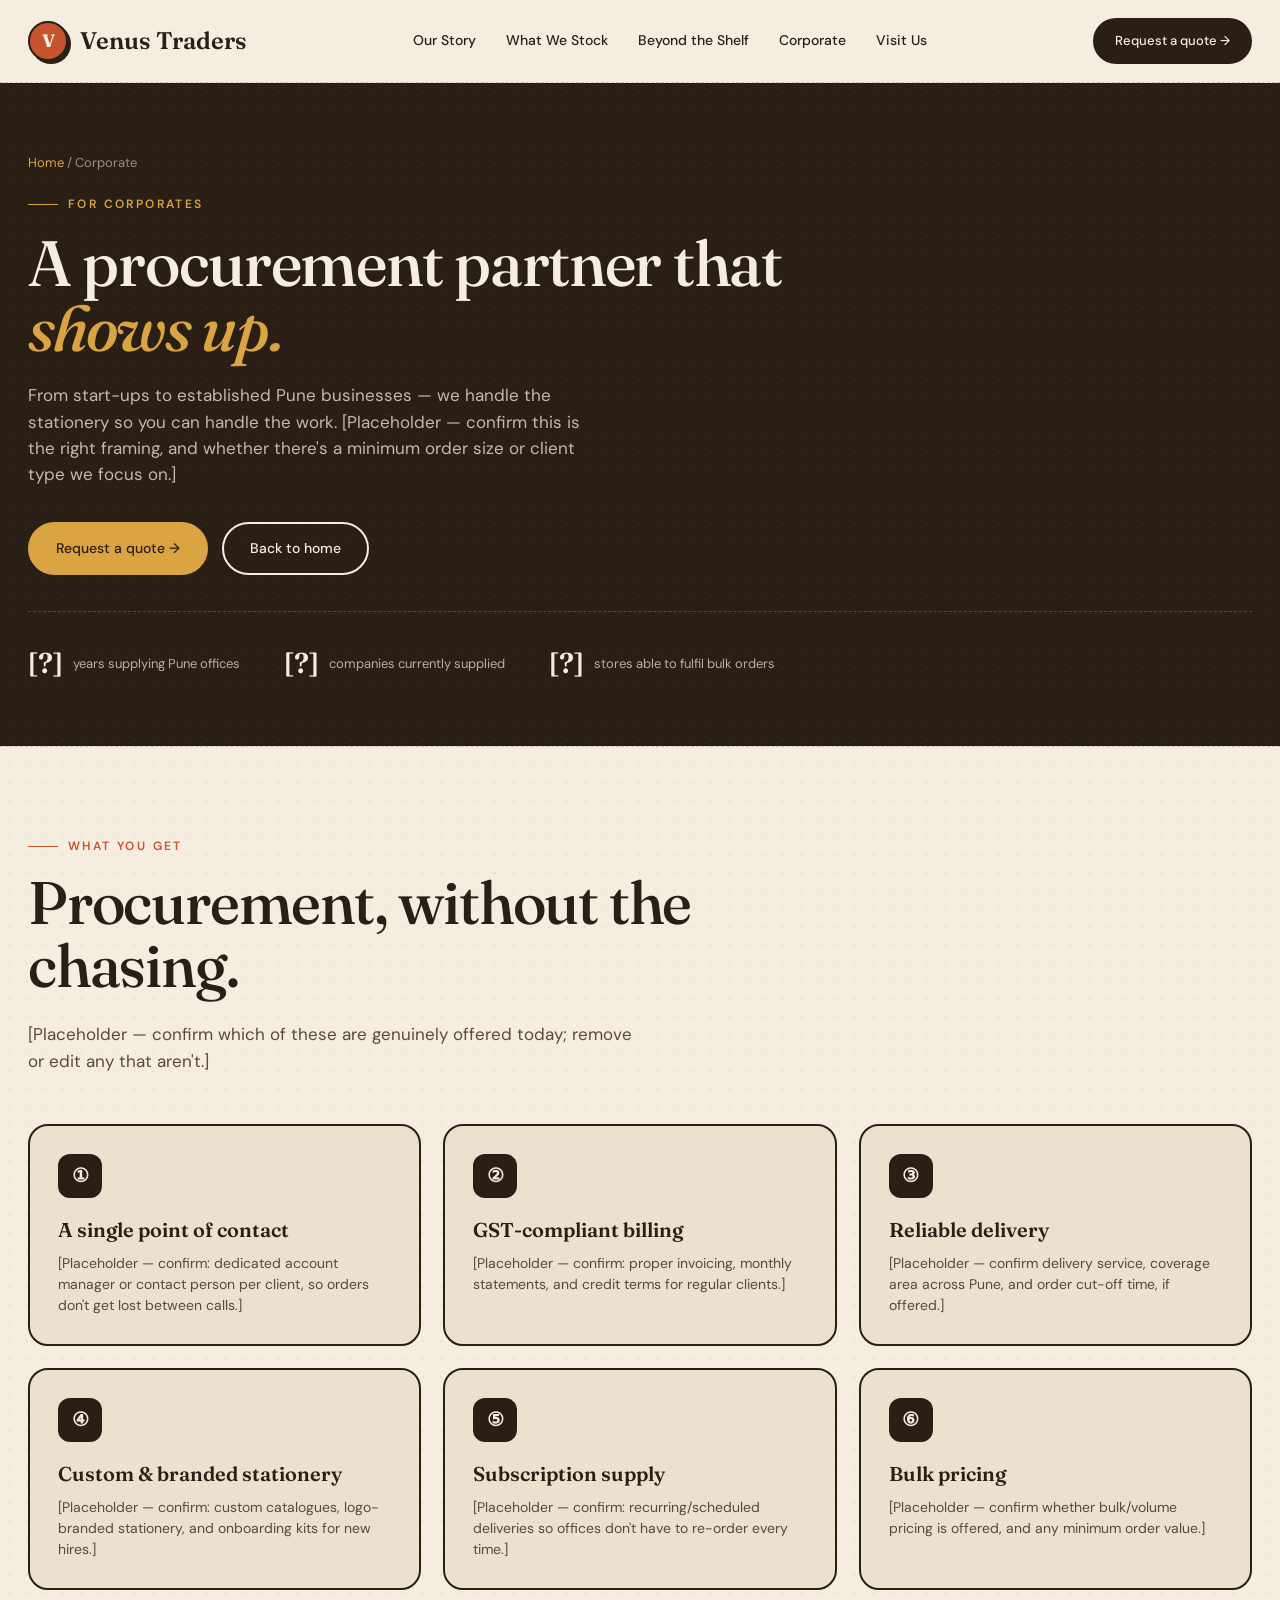
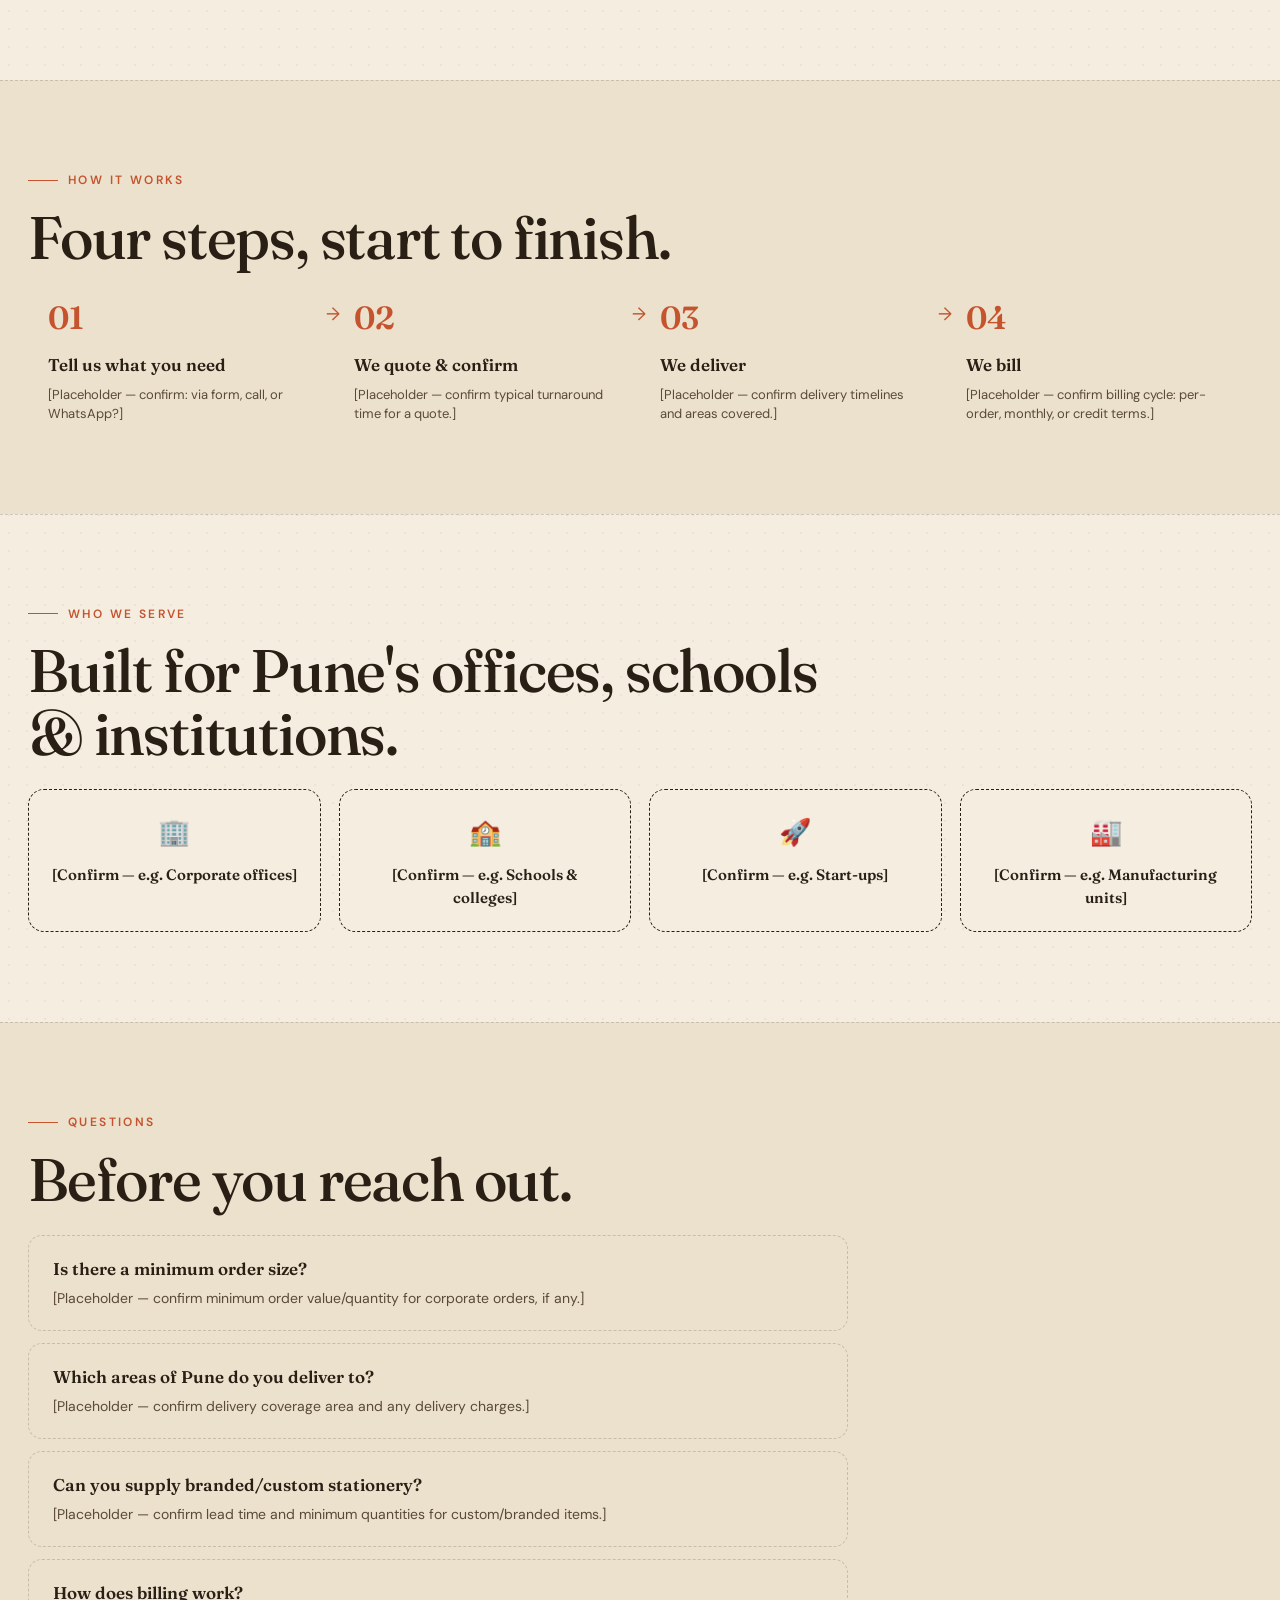
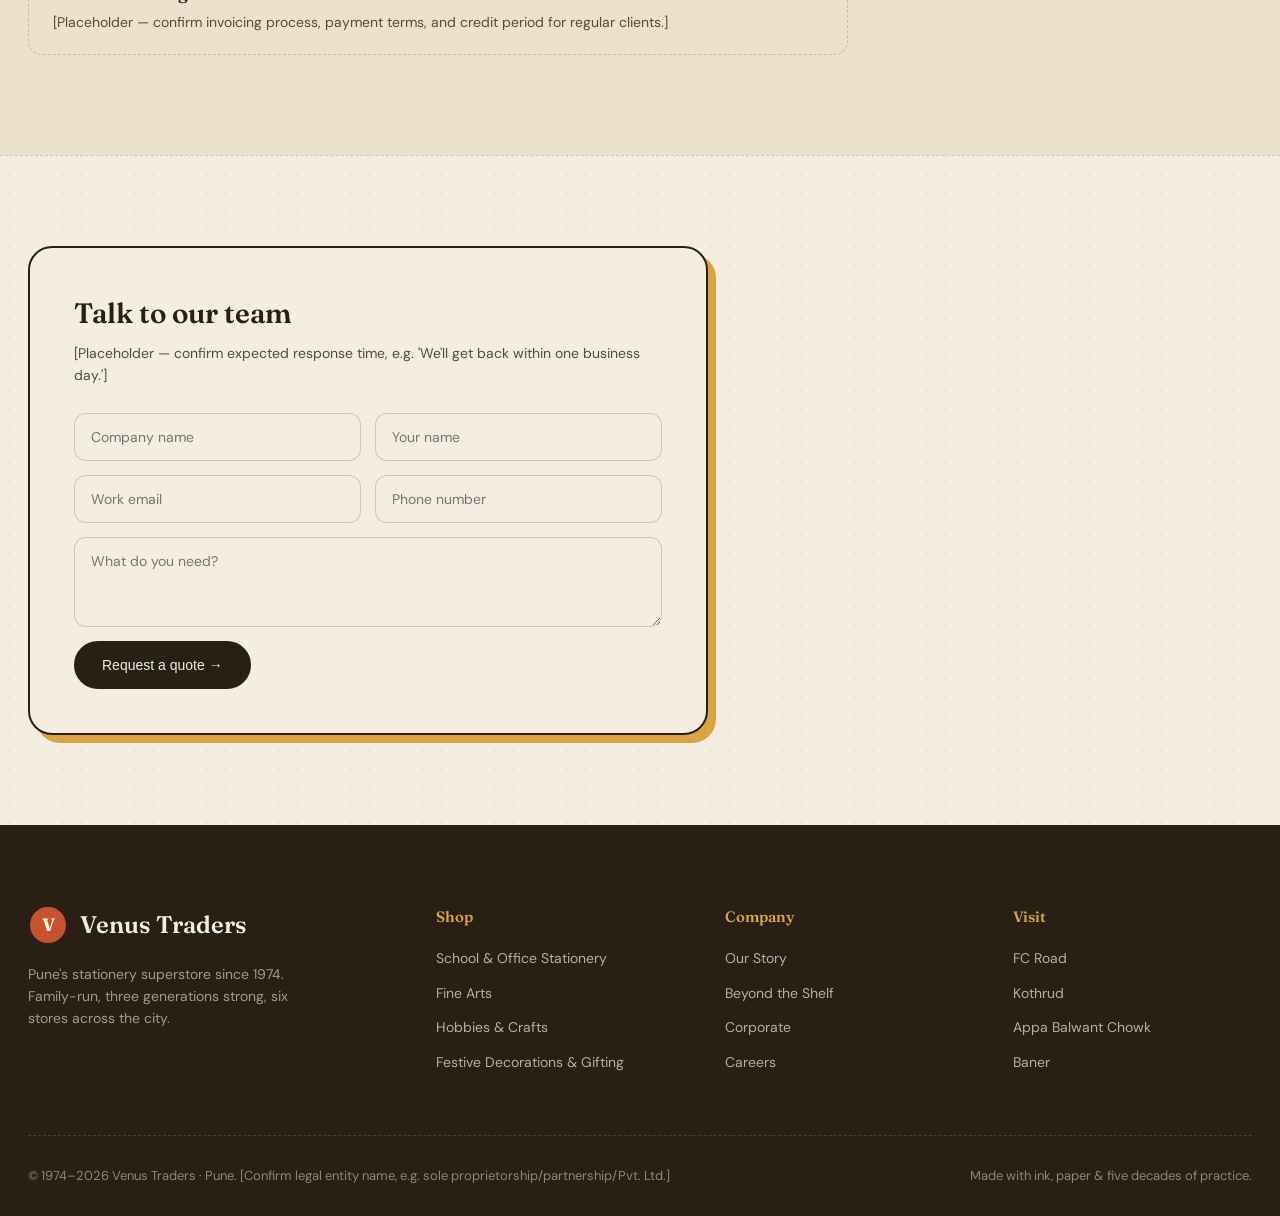
==== corporate.html @ b8ae6f40 "Add files via upload" ====
<!DOCTYPE html>
<html lang="en">
<head>
<meta charset="UTF-8" />
<meta name="viewport" content="width=device-width, initial-scale=1.0"/>
<title>Corporate Supply — Venus Traders, Pune</title>
<link rel="preconnect" href="https://fonts.googleapis.com">
<link rel="preconnect" href="https://fonts.gstatic.com" crossorigin>
<link href="https://fonts.googleapis.com/css2?family=Fraunces:opsz,wght@9..144,400;9..144,500;9..144,600;9..144,700&family=DM+Sans:wght@400;500;600&display=swap" rel="stylesheet">
<link rel="stylesheet" href="style.css">
</head>
<body>

<nav>
  <div class="nav-inner">
    <a href="index.html" class="logo"><span class="logo-mark">V</span>Venus Traders</a>
    <div class="nav-links">
      <a href="index.html#heritage">Our Story</a>
      <a href="index.html#categories">What We Stock</a>
      <a href="index.html#brands">Beyond the Shelf</a>
      <a href="corporate.html">Corporate</a>
      <a href="index.html#stores">Visit Us</a>
    </div>
    <a href="#corp-form" class="nav-cta">Request a quote →</a>
  </div>
</nav>

<header class="corp-hero">
  <div class="container">
    <div id="corp-breadcrumb" class="breadcrumb"></div>
    <div id="corp-hero-label" class="sec-label"></div>
    <h1 id="corp-hero-heading"></h1>
    <p id="corp-hero-lede"></p>
    <div class="hero-actions">
      <a href="#corp-form" class="btn btn-primary">Request a quote →</a>
      <a href="index.html" class="btn btn-secondary">Back to home</a>
    </div>
    <div id="corp-stats" class="corp-stats"></div>
  </div>
</header>

<section id="features">
  <div class="container">
    <div id="features-label" class="sec-label"></div>
    <h2 id="features-title" class="sec-title"></h2>
    <p id="features-lede" class="sec-lede"></p>
    <div id="feature-grid" class="feature-grid"></div>
  </div>
</section>

<section id="process" class="brands">
  <div class="container">
    <div id="process-label" class="sec-label"></div>
    <h2 id="process-title" class="sec-title"></h2>
    <div id="process-grid" class="process"></div>
  </div>
</section>

<section id="who-we-serve">
  <div class="container">
    <div id="who-label" class="sec-label"></div>
    <h2 id="who-title" class="sec-title"></h2>
    <div id="who-grid" class="who-grid"></div>
  </div>
</section>

<section id="faq" class="brands">
  <div class="container">
    <div id="faq-label" class="sec-label"></div>
    <h2 id="faq-title" class="sec-title"></h2>
    <div id="faq-list" class="faq-list"></div>
  </div>
</section>

<section id="corp-form">
  <div class="container">
    <form class="corp-full-form" onsubmit="event.preventDefault()">
      <h4 id="form-heading"></h4>
      <p id="form-sub"></p>
      <div class="form-row">
        <input id="field-company" class="input" />
        <input id="field-name" class="input" />
      </div>
      <div class="form-row">
        <input id="field-email" class="input" type="email" />
        <input id="field-phone" class="input" type="tel" />
      </div>
      <textarea id="field-need" class="input"></textarea>
      <button id="form-submit" class="btn btn-primary"></button>
    </form>
  </div>
</section>

<footer>
  <div class="container">
    <div class="foot-grid">
      <div class="foot-brand">
        <div class="logo"><span class="logo-mark">V</span>Venus Traders</div>
        <p id="footer-blurb"></p>
      </div>
      <div class="foot-col">
        <h6>Shop</h6>
        <ul id="footer-shop-links"></ul>
      </div>
      <div class="foot-col">
        <h6>Company</h6>
        <ul id="footer-company-links"></ul>
      </div>
      <div class="foot-col">
        <h6>Visit</h6>
        <ul id="footer-visit-links"></ul>
      </div>
    </div>
    <div class="foot-bottom">
      <span id="footer-copyright"></span>
      <span id="footer-tagline"></span>
    </div>
  </div>
</footer>

<script src="corporate-content.js"></script>
</body>
</html>
---- style.css ----
*{margin:0;padding:0;box-sizing:border-box}
  :root{
    --paper:#f4ede0;
    --paper-2:#ebe1cc;
    --ink:#2a1f15;
    --ink-soft:#5a4a38;
    --terracotta:#c5532e;
    --terracotta-dk:#9a3d20;
    --leaf:#3d5a3a;
    --mustard:#d9a441;
    --line:rgba(42,31,21,.18);
  }
  html{scroll-behavior:smooth}
  body{font-family:'DM Sans',sans-serif;background:var(--paper);color:var(--ink);line-height:1.55;overflow-x:hidden;
    background-image:radial-gradient(rgba(42,31,21,.05) 1px, transparent 1px);
    background-size:18px 18px;
  }
  .serif{font-family:'Fraunces',serif;font-weight:500;letter-spacing:-.015em}
  a{color:inherit;text-decoration:none}
  .container{max-width:1280px;margin:0 auto;padding:0 28px}

  /* NAV */
  nav{position:sticky;top:0;z-index:50;background:rgba(244,237,224,.92);backdrop-filter:blur(10px);border-bottom:1px dashed var(--line)}
  .nav-inner{display:flex;align-items:center;justify-content:space-between;padding:18px 28px;max-width:1280px;margin:0 auto}
  .logo{display:flex;align-items:center;gap:12px;font-family:'Fraunces',serif;font-size:24px;font-weight:600}
  .logo-mark{width:40px;height:40px;border-radius:50%;background:var(--terracotta);color:var(--paper);display:grid;place-items:center;font-weight:700;font-family:'Fraunces';font-size:18px;border:2px solid var(--ink);box-shadow:3px 3px 0 var(--ink)}
  .nav-links{display:flex;gap:30px;font-size:14px;font-weight:500}
  .nav-links a{position:relative;padding:4px 0}
  .nav-links a:hover{color:var(--terracotta)}
  .nav-cta{background:var(--ink);color:var(--paper);padding:11px 20px;border-radius:100px;font-size:13px;font-weight:500;border:2px solid var(--ink);transition:.2s}
  .nav-cta:hover{background:var(--terracotta);border-color:var(--terracotta)}

  /* HERO */
  .hero{padding:80px 0 100px;position:relative}
  .hero-tag{display:inline-flex;align-items:center;gap:10px;background:var(--paper-2);border:1px dashed var(--ink);padding:8px 16px;border-radius:100px;font-size:13px;font-weight:500;margin-bottom:32px}
  .hero-tag::before{content:"";width:8px;height:8px;background:var(--terracotta);border-radius:50%}
  .hero h1{font-family:'Fraunces',serif;font-weight:500;font-size:clamp(48px,8vw,110px);line-height:.95;letter-spacing:-.03em;margin-bottom:32px}
  .hero h1 em{font-style:italic;color:var(--terracotta);font-weight:400}
  .hero h1 .squiggle{display:inline-block;position:relative}
  .hero h1 .squiggle::after{content:"";position:absolute;left:0;right:0;bottom:-4px;height:10px;background:url("data:image/svg+xml,%3Csvg xmlns='http://www.w3.org/2000/svg' viewBox='0 0 100 10' preserveAspectRatio='none'%3E%3Cpath d='M0 5 Q 25 0 50 5 T 100 5' stroke='%23d9a441' stroke-width='2.5' fill='none'/%3E%3C/svg%3E") no-repeat;background-size:100% 100%}
  .hero-grid{display:grid;grid-template-columns:1.4fr 1fr;gap:60px;align-items:end;margin-top:40px}
  .hero-lede{font-size:18px;color:var(--ink-soft);max-width:480px;margin-bottom:32px}
  .hero-actions{display:flex;gap:14px;flex-wrap:wrap}
  .btn{padding:14px 26px;border-radius:100px;font-size:14px;font-weight:500;border:2px solid var(--ink);transition:.2s;display:inline-flex;align-items:center;gap:8px}
  .btn-primary{background:var(--ink);color:var(--paper)}
  .btn-primary:hover{background:var(--terracotta);border-color:var(--terracotta)}
  .btn-secondary{background:transparent;color:var(--ink)}
  .btn-secondary:hover{background:var(--ink);color:var(--paper)}
  .hero-card{background:var(--paper-2);border:2px solid var(--ink);border-radius:24px;padding:28px;box-shadow:6px 6px 0 var(--ink);position:relative}
  .hero-card-label{font-size:11px;text-transform:uppercase;letter-spacing:.15em;color:var(--terracotta);font-weight:600;margin-bottom:14px}
  .hero-card-quote{font-family:'Fraunces',serif;font-size:22px;line-height:1.3;font-style:italic;margin-bottom:18px}
  .hero-card-sig{font-size:13px;color:var(--ink-soft)}
  .hero-stamps{display:flex;gap:18px;margin-top:60px;padding-top:40px;border-top:1px dashed var(--line);flex-wrap:wrap}
  .stamp{display:flex;align-items:center;gap:10px;font-size:13px;color:var(--ink-soft)}
  .stamp strong{font-family:'Fraunces';font-size:28px;color:var(--ink);font-weight:600}

  /* SECTION GENERIC */
  section{padding:90px 0;border-top:1px dashed var(--line)}
  .sec-label{font-size:12px;text-transform:uppercase;letter-spacing:.2em;color:var(--terracotta);font-weight:600;margin-bottom:16px;display:flex;align-items:center;gap:10px}
  .sec-label::before{content:"";width:30px;height:1px;background:var(--terracotta)}
  .sec-title{font-family:'Fraunces',serif;font-weight:500;font-size:clamp(36px,5vw,60px);line-height:1.05;letter-spacing:-.02em;margin-bottom:24px;max-width:800px}
  .sec-title em{font-style:italic;color:var(--terracotta)}
  .sec-lede{font-size:17px;color:var(--ink-soft);max-width:620px;margin-bottom:50px}

  /* HERITAGE */
  .heritage{background:var(--ink);color:var(--paper);background-image:radial-gradient(rgba(244,237,224,.04) 1px, transparent 1px);background-size:18px 18px}
  .heritage .sec-label{color:var(--mustard)}
  .heritage .sec-label::before{background:var(--mustard)}
  .heritage .sec-title em{color:var(--mustard)}
  .heritage .sec-lede{color:rgba(244,237,224,.7)}
  .timeline{display:grid;grid-template-columns:repeat(4,1fr);gap:24px;margin-top:30px}
  .tl-card{background:rgba(244,237,224,.05);border:1px dashed rgba(244,237,224,.25);border-radius:18px;padding:26px;transition:.3s}
  .tl-card:hover{background:rgba(244,237,224,.08);border-style:solid;border-color:var(--mustard)}
  .tl-year{font-family:'Fraunces';font-size:42px;font-weight:600;color:var(--mustard);line-height:1;margin-bottom:14px}
  .tl-head{font-family:'Fraunces';font-size:19px;margin-bottom:8px}
  .tl-text{font-size:14px;color:rgba(244,237,224,.65);line-height:1.5}

  /* CATEGORIES */
  .cat-head{display:flex;justify-content:space-between;align-items:end;margin-bottom:50px;gap:40px;flex-wrap:wrap}
  .cat-head .sec-title{margin-bottom:0}
  .cat-grid{display:grid;grid-template-columns:repeat(3,1fr);gap:22px}
  .cat-card{background:var(--paper-2);border:2px solid var(--ink);border-radius:20px;padding:32px;transition:.25s;cursor:pointer;position:relative;overflow:hidden;min-height:230px;display:flex;flex-direction:column;justify-content:space-between}
  .cat-card:hover{transform:translate(-3px,-3px);box-shadow:6px 6px 0 var(--ink)}
  .cat-card.t1{background:#f0d9c7}
  .cat-card.t2{background:#dde5d4}
  .cat-card.t3{background:#f0e3c2}
  .cat-card.t4{background:#e8d4d0}
  .cat-card.t5{background:#d8e3e8}
  .cat-card.t6{background:#ead7e6}
  .cat-icon{width:48px;height:48px;border-radius:12px;background:var(--ink);color:var(--paper);display:grid;place-items:center;font-family:'Fraunces';font-size:22px;font-weight:600}
  .cat-name{font-family:'Fraunces';font-size:24px;font-weight:600;margin-top:18px}
  .cat-count{font-size:13px;color:var(--ink-soft);margin-top:6px}
  .cat-arrow{position:absolute;bottom:24px;right:24px;width:36px;height:36px;border-radius:50%;border:1.5px solid var(--ink);display:grid;place-items:center;font-size:14px;transition:.2s}
  .cat-card:hover .cat-arrow{background:var(--ink);color:var(--paper)}

  /* BRANDS */
  .brands{background:var(--paper-2)}
  .brand-grid{display:grid;grid-template-columns:repeat(3,1fr);gap:24px;margin-top:30px}
  .brand-card{background:var(--paper);border:2px solid var(--ink);border-radius:20px;padding:36px;box-shadow:4px 4px 0 var(--ink);transition:.25s}
  .brand-card:hover{box-shadow:8px 8px 0 var(--terracotta);transform:translate(-2px,-2px)}
  .brand-mark{display:inline-flex;align-items:center;gap:10px;padding:6px 14px;border-radius:100px;background:var(--ink);color:var(--paper);font-family:'Fraunces';font-size:14px;font-weight:600;margin-bottom:20px}
  .brand-mark .dot{width:8px;height:8px;border-radius:50%;background:var(--mustard)}
  .brand-card h3{font-family:'Fraunces';font-size:26px;font-weight:600;margin-bottom:12px}
  .brand-card p{font-size:15px;color:var(--ink-soft);margin-bottom:20px}
  .brand-link{font-size:13px;font-weight:600;color:var(--terracotta);display:inline-flex;align-items:center;gap:6px}

  /* CORPORATE */
  .corp{background:var(--leaf);color:var(--paper);background-image:radial-gradient(rgba(244,237,224,.04) 1px, transparent 1px);background-size:18px 18px}
  .corp-grid{display:grid;grid-template-columns:1fr 1fr;gap:80px;align-items:center}
  .corp .sec-label{color:var(--mustard)}
  .corp .sec-label::before{background:var(--mustard)}
  .corp .sec-title em{color:var(--mustard)}
  .corp .sec-lede{color:rgba(244,237,224,.75)}
  .corp-features{list-style:none;display:grid;gap:14px;margin-top:20px}
  .corp-features li{display:flex;gap:14px;align-items:flex-start;font-size:15px}
  .corp-features li::before{content:"✦";color:var(--mustard);font-size:16px;margin-top:2px}
  .corp-form{background:var(--paper);color:var(--ink);border-radius:24px;padding:38px;border:2px solid var(--ink);box-shadow:8px 8px 0 var(--mustard)}
  .corp-form h4{font-family:'Fraunces';font-size:26px;font-weight:600;margin-bottom:6px}
  .corp-form p{font-size:14px;color:var(--ink-soft);margin-bottom:24px}
  .input{display:block;width:100%;padding:14px 16px;border:1.5px solid var(--line);border-radius:12px;background:var(--paper);font-family:inherit;font-size:14px;margin-bottom:14px;color:var(--ink)}
  .input:focus{outline:none;border-color:var(--terracotta)}
  .corp-form .btn{width:100%;justify-content:center;margin-top:6px}
  .corp-teaser{padding:60px 0}
  .corp-teaser-inner{display:flex;justify-content:space-between;align-items:center;gap:40px;flex-wrap:wrap}
  .corp-teaser-inner .sec-title{font-size:clamp(26px,3.4vw,38px);max-width:560px}
  .corp-teaser-btn{white-space:nowrap;flex-shrink:0}
  @media (max-width:700px){.corp-teaser-inner{flex-direction:column;align-items:flex-start}}

  /* STORE */
  .store-grid{display:grid;grid-template-columns:1.2fr 1fr;gap:60px;align-items:start}
  .store-visual{background:var(--paper-2);border:2px solid var(--ink);border-radius:24px;padding:50px;text-align:center;box-shadow:6px 6px 0 var(--terracotta);min-height:360px;display:flex;flex-direction:column;justify-content:center}
  .store-visual .big{font-family:'Fraunces';font-size:80px;font-weight:600;line-height:1;color:var(--ink);letter-spacing:-.03em}
  .store-visual .big em{font-style:italic;color:var(--terracotta)}
  .store-visual .sub{margin-top:14px;font-size:15px;color:var(--ink-soft)}
  .store-list{display:grid;gap:20px}
  .store-item{background:var(--paper-2);border:1px dashed var(--ink);border-radius:16px;padding:22px}
  .store-item h5{font-family:'Fraunces';font-size:20px;font-weight:600;margin-bottom:6px}
  .store-item .meta{font-size:13px;color:var(--ink-soft);margin-bottom:10px}
  .store-item .hrs{font-size:13px;display:flex;justify-content:space-between;padding-top:10px;border-top:1px dashed var(--line)}
  .store-item .hrs strong{font-weight:600}

  /* TESTIMONIALS */
  .testi{background:var(--paper-2)}
  .testi-grid{display:grid;grid-template-columns:repeat(3,1fr);gap:24px;margin-top:30px}
  .testi-card{background:var(--paper);border:2px solid var(--ink);border-radius:20px;padding:30px}
  .stars{color:var(--mustard);margin-bottom:14px;letter-spacing:2px}
  .testi-card blockquote{font-family:'Fraunces';font-size:19px;line-height:1.4;margin-bottom:20px;font-style:italic}
  .testi-foot{display:flex;align-items:center;gap:12px;padding-top:18px;border-top:1px dashed var(--line)}
  .testi-avatar{width:42px;height:42px;border-radius:50%;background:var(--terracotta);color:var(--paper);display:grid;place-items:center;font-family:'Fraunces';font-weight:600}
  .testi-name{font-weight:600;font-size:14px}
  .testi-role{font-size:12px;color:var(--ink-soft)}

  /* CTA */
  .cta{padding:120px 0;text-align:center;background:var(--terracotta);color:var(--paper);background-image:radial-gradient(rgba(244,237,224,.08) 1px, transparent 1px);background-size:18px 18px}
  .cta h2{font-family:'Fraunces';font-size:clamp(40px,6vw,80px);font-weight:500;line-height:1;letter-spacing:-.02em;margin-bottom:24px}
  .cta h2 em{font-style:italic}
  .cta p{font-size:18px;opacity:.85;max-width:540px;margin:0 auto 36px}
  .cta .btn{background:var(--paper);color:var(--ink);border-color:var(--paper)}
  .cta .btn:hover{background:var(--ink);color:var(--paper);border-color:var(--ink)}

  /* FOOTER */
  footer{background:var(--ink);color:var(--paper);padding:80px 0 30px}
  .foot-grid{display:grid;grid-template-columns:1.5fr repeat(3,1fr);gap:50px;margin-bottom:60px}
  .foot-brand .logo{color:var(--paper);margin-bottom:18px}
  .foot-brand p{font-size:14px;color:rgba(244,237,224,.6);line-height:1.6;max-width:300px}
  .foot-col h6{font-family:'Fraunces';font-size:15px;font-weight:600;margin-bottom:18px;color:var(--mustard)}
  .foot-col ul{list-style:none;display:grid;gap:10px}
  .foot-col a{font-size:14px;color:rgba(244,237,224,.7)}
  .foot-col a:hover{color:var(--mustard)}
  .foot-bottom{padding-top:30px;border-top:1px dashed rgba(244,237,224,.15);display:flex;justify-content:space-between;font-size:13px;color:rgba(244,237,224,.5);flex-wrap:wrap;gap:14px}

  @media (max-width:900px){
    .hero-grid,.corp-grid,.store-grid{grid-template-columns:1fr}
    .timeline,.cat-grid,.brand-grid,.testi-grid{grid-template-columns:1fr 1fr}
    .foot-grid{grid-template-columns:1fr 1fr}
    .nav-links{display:none}
  }
  @media (max-width:560px){
    .timeline,.cat-grid,.brand-grid,.testi-grid,.foot-grid{grid-template-columns:1fr}
  }

/* ===== CORPORATE PAGE ===== */
.corp-hero{padding:70px 0 60px;background:var(--ink);color:var(--paper);background-image:radial-gradient(rgba(244,237,224,.04) 1px, transparent 1px);background-size:18px 18px}
.corp-hero .sec-label{color:var(--mustard)}
.corp-hero .sec-label::before{background:var(--mustard)}
.corp-hero h1{font-family:'Fraunces',serif;font-weight:500;font-size:clamp(38px,6vw,64px);line-height:1.02;letter-spacing:-.02em;margin-bottom:22px;max-width:820px}
.corp-hero h1 em{font-style:italic;color:var(--mustard)}
.corp-hero p{font-size:17px;color:rgba(244,237,224,.75);max-width:560px;margin-bottom:34px}
.breadcrumb{font-size:13px;color:rgba(244,237,224,.55);margin-bottom:22px}
.breadcrumb a{color:var(--mustard)}
.corp-hero .btn-secondary{color:var(--paper);border-color:var(--paper)}
.corp-hero .btn-secondary:hover{background:var(--paper);color:var(--ink)}
.corp-hero .btn-primary{background:var(--mustard);border-color:var(--mustard);color:var(--ink)}
.corp-hero .btn-primary:hover{background:var(--paper);border-color:var(--paper)}
.corp-hero .corp-stats .stamp{color:rgba(244,237,224,.7)}
.corp-hero .corp-stats strong{color:var(--paper)}

.corp-stats{display:flex;gap:44px;flex-wrap:wrap;margin-top:36px;padding-top:30px;border-top:1px dashed rgba(244,237,224,.2)}

.feature-grid{display:grid;grid-template-columns:repeat(3,1fr);gap:22px;margin-top:10px}
.feature-card{background:var(--paper-2);border:2px solid var(--ink);border-radius:20px;padding:28px}
.feature-card .f-icon{width:44px;height:44px;border-radius:12px;background:var(--ink);color:var(--paper);display:grid;place-items:center;font-family:'Fraunces';font-size:19px;font-weight:600;margin-bottom:16px}
.feature-card h4{font-family:'Fraunces';font-size:20px;font-weight:600;margin-bottom:8px}
.feature-card p{font-size:14px;color:var(--ink-soft);line-height:1.5}

.process{display:grid;grid-template-columns:repeat(4,1fr);gap:0;margin-top:20px;position:relative}
.process-step{padding:0 20px;position:relative}
.process-step:not(:last-child)::after{content:"→";position:absolute;top:8px;right:-6px;color:var(--terracotta);font-size:18px}
.process-num{font-family:'Fraunces';font-size:32px;font-weight:600;color:var(--terracotta);margin-bottom:10px}
.process-step h5{font-family:'Fraunces';font-size:17px;font-weight:600;margin-bottom:6px}
.process-step p{font-size:13px;color:var(--ink-soft);line-height:1.5}

.who-grid{display:grid;grid-template-columns:repeat(4,1fr);gap:18px;margin-top:10px}
.who-card{background:var(--paper);border:1.5px dashed var(--ink);border-radius:16px;padding:22px;text-align:center}
.who-card .w-icon{font-family:'Fraunces';font-size:26px;margin-bottom:10px}
.who-card h6{font-family:'Fraunces';font-size:15px;font-weight:600}

.faq-list{display:grid;gap:2px;margin-top:10px;max-width:820px}
.faq-item{background:var(--paper-2);border:1px dashed var(--line);border-radius:14px;padding:20px 24px;margin-bottom:10px}
.faq-item h6{font-family:'Fraunces';font-size:17px;font-weight:600;margin-bottom:6px}
.faq-item p{font-size:14px;color:var(--ink-soft);line-height:1.55}

.corp-full-form{background:var(--paper);border:2px solid var(--ink);border-radius:24px;padding:44px;box-shadow:8px 8px 0 var(--mustard);max-width:680px}
.corp-full-form h4{font-family:'Fraunces';font-size:28px;font-weight:600;margin-bottom:8px}
.corp-full-form p{font-size:14px;color:var(--ink-soft);margin-bottom:26px}
.form-row{display:grid;grid-template-columns:1fr 1fr;gap:14px}
textarea.input{resize:vertical;min-height:90px;font-family:inherit}

@media (max-width:900px){
  .feature-grid,.who-grid{grid-template-columns:1fr 1fr}
  .process{grid-template-columns:1fr 1fr;gap:24px}
  .process-step::after{display:none}
  .form-row{grid-template-columns:1fr}
}
@media (max-width:560px){
  .feature-grid,.who-grid,.process{grid-template-columns:1fr}
}
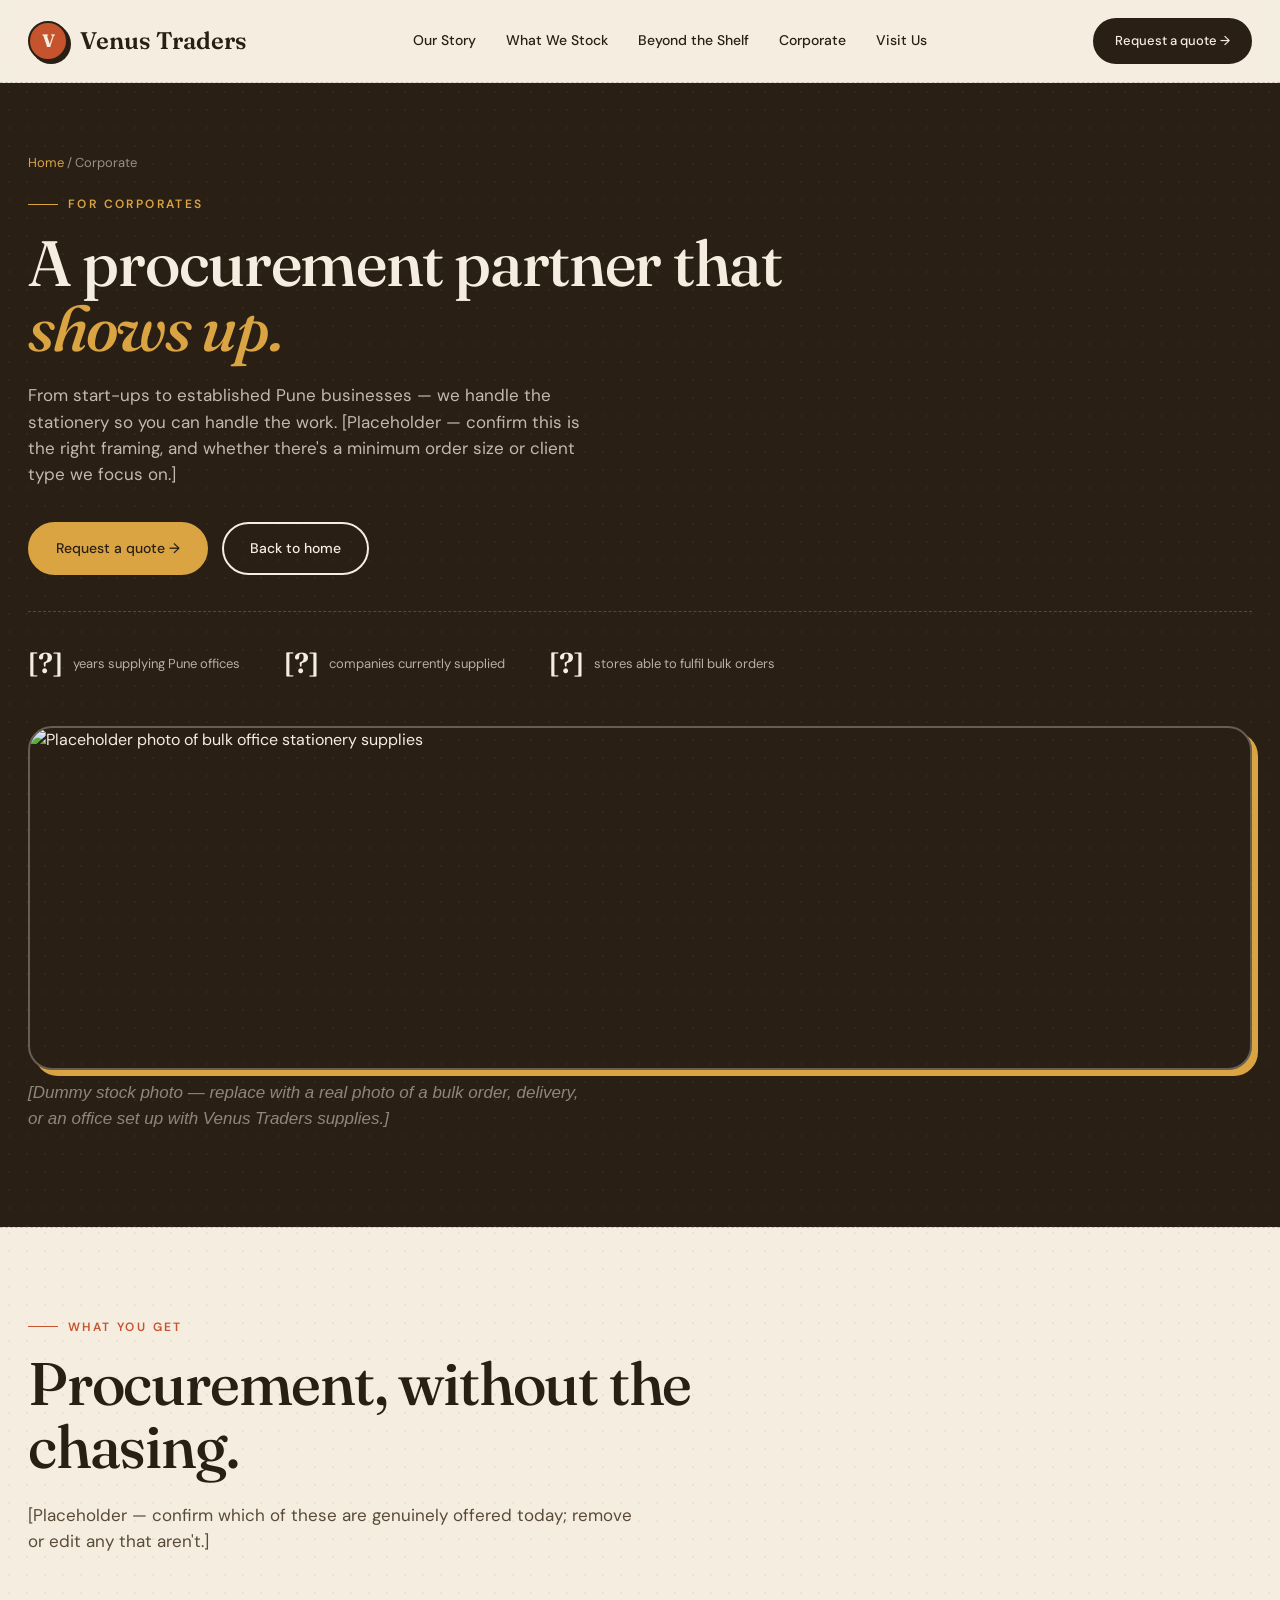
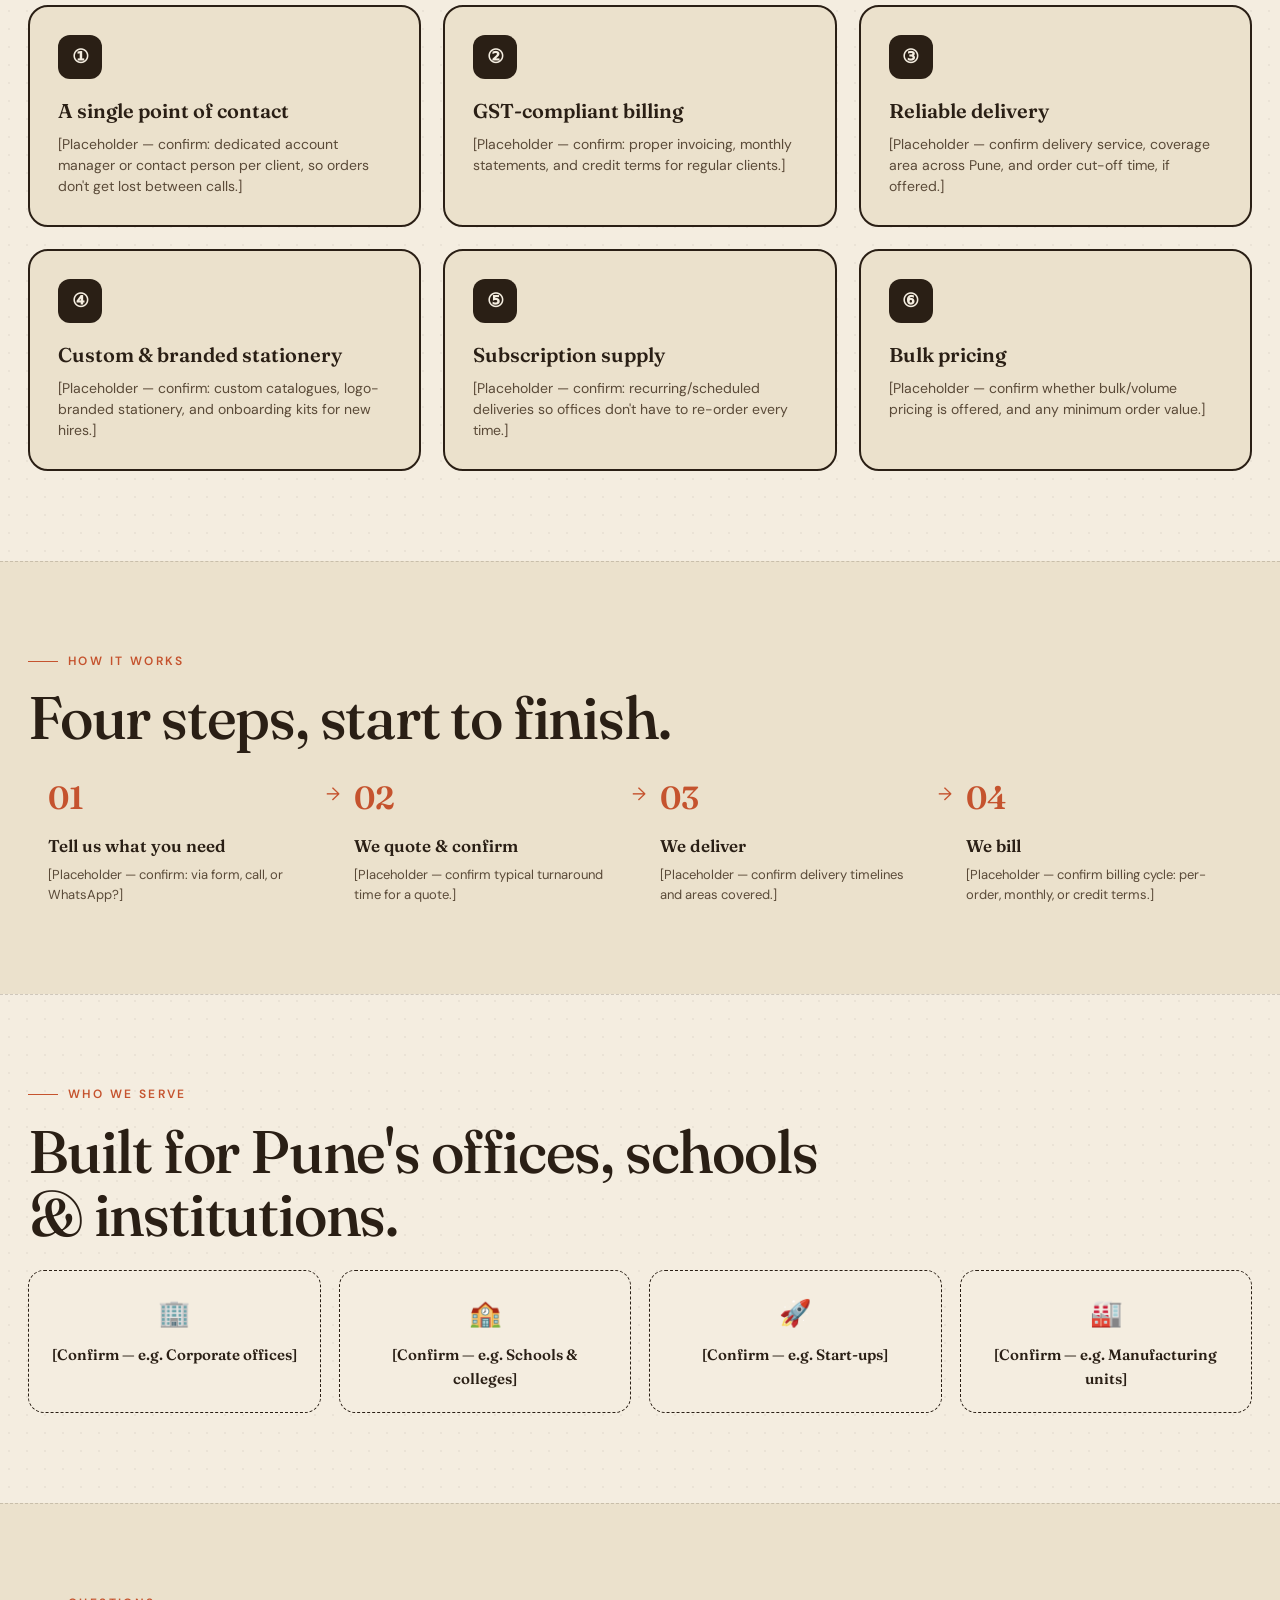
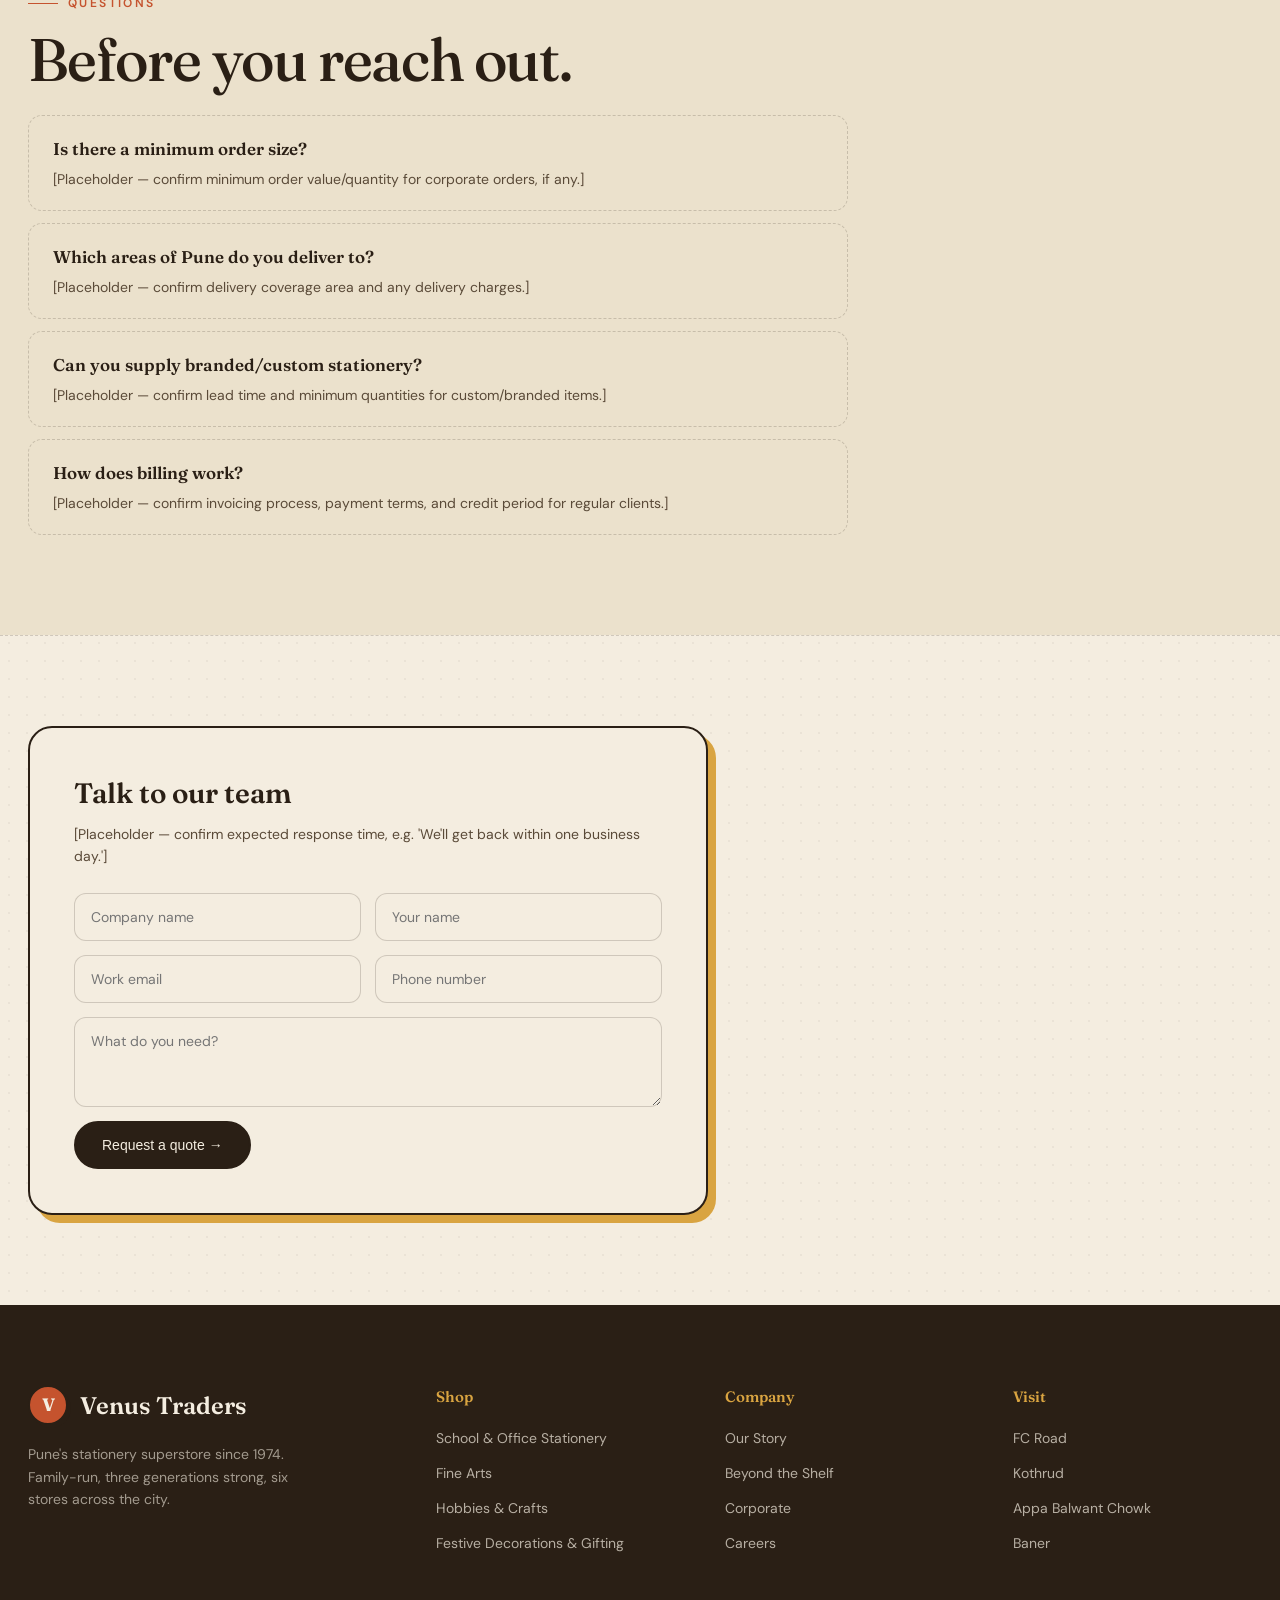
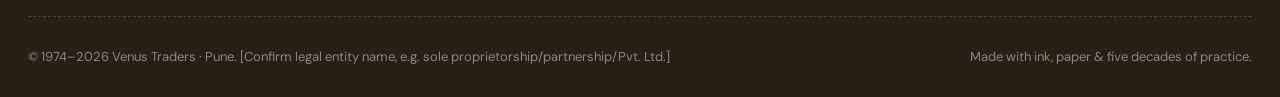
==== commit ea5fda28: "Add files via upload" ====
--- a/corporate.html
+++ b/corporate.html
@@ -36,6 +36,10 @@
       <a href="index.html" class="btn btn-secondary">Back to home</a>
     </div>
     <div id="corp-stats" class="corp-stats"></div>
+    <div class="photo-band">
+      <img id="corp-photo" alt="" />
+    </div>
+    <p id="corp-photo-caption" class="photo-caption"></p>
   </div>
 </header>
 
--- a/style.css
+++ b/style.css
@@ -195,6 +195,16 @@
 .corp-hero .corp-stats .stamp{color:rgba(244,237,224,.7)}
 .corp-hero .corp-stats strong{color:var(--paper)}
 
+/* ===== PHOTO SLOTS (dummy placeholders — swap with real store photos) ===== */
+.photo-band{border-radius:24px;overflow:hidden;border:2px solid var(--ink);box-shadow:6px 6px 0 var(--ink);margin:40px 0 10px}
+.photo-band img{display:block;width:100%;height:340px;object-fit:cover}
+.photo-caption{font-size:12px;color:var(--ink-soft);margin-top:10px;font-style:italic}
+.heritage .photo-caption{color:rgba(244,237,224,.55)}
+.corp-hero .photo-band{border-color:rgba(244,237,224,.3);box-shadow:6px 6px 0 var(--mustard)}
+.corp-hero .photo-caption{color:rgba(244,237,224,.5)}
+
+.store-photo{width:100%;height:150px;object-fit:cover;border-radius:12px;border:1.5px solid var(--ink);margin-bottom:14px}
+
 .corp-stats{display:flex;gap:44px;flex-wrap:wrap;margin-top:36px;padding-top:30px;border-top:1px dashed rgba(244,237,224,.2)}
 
 .feature-grid{display:grid;grid-template-columns:repeat(3,1fr);gap:22px;margin-top:10px}
